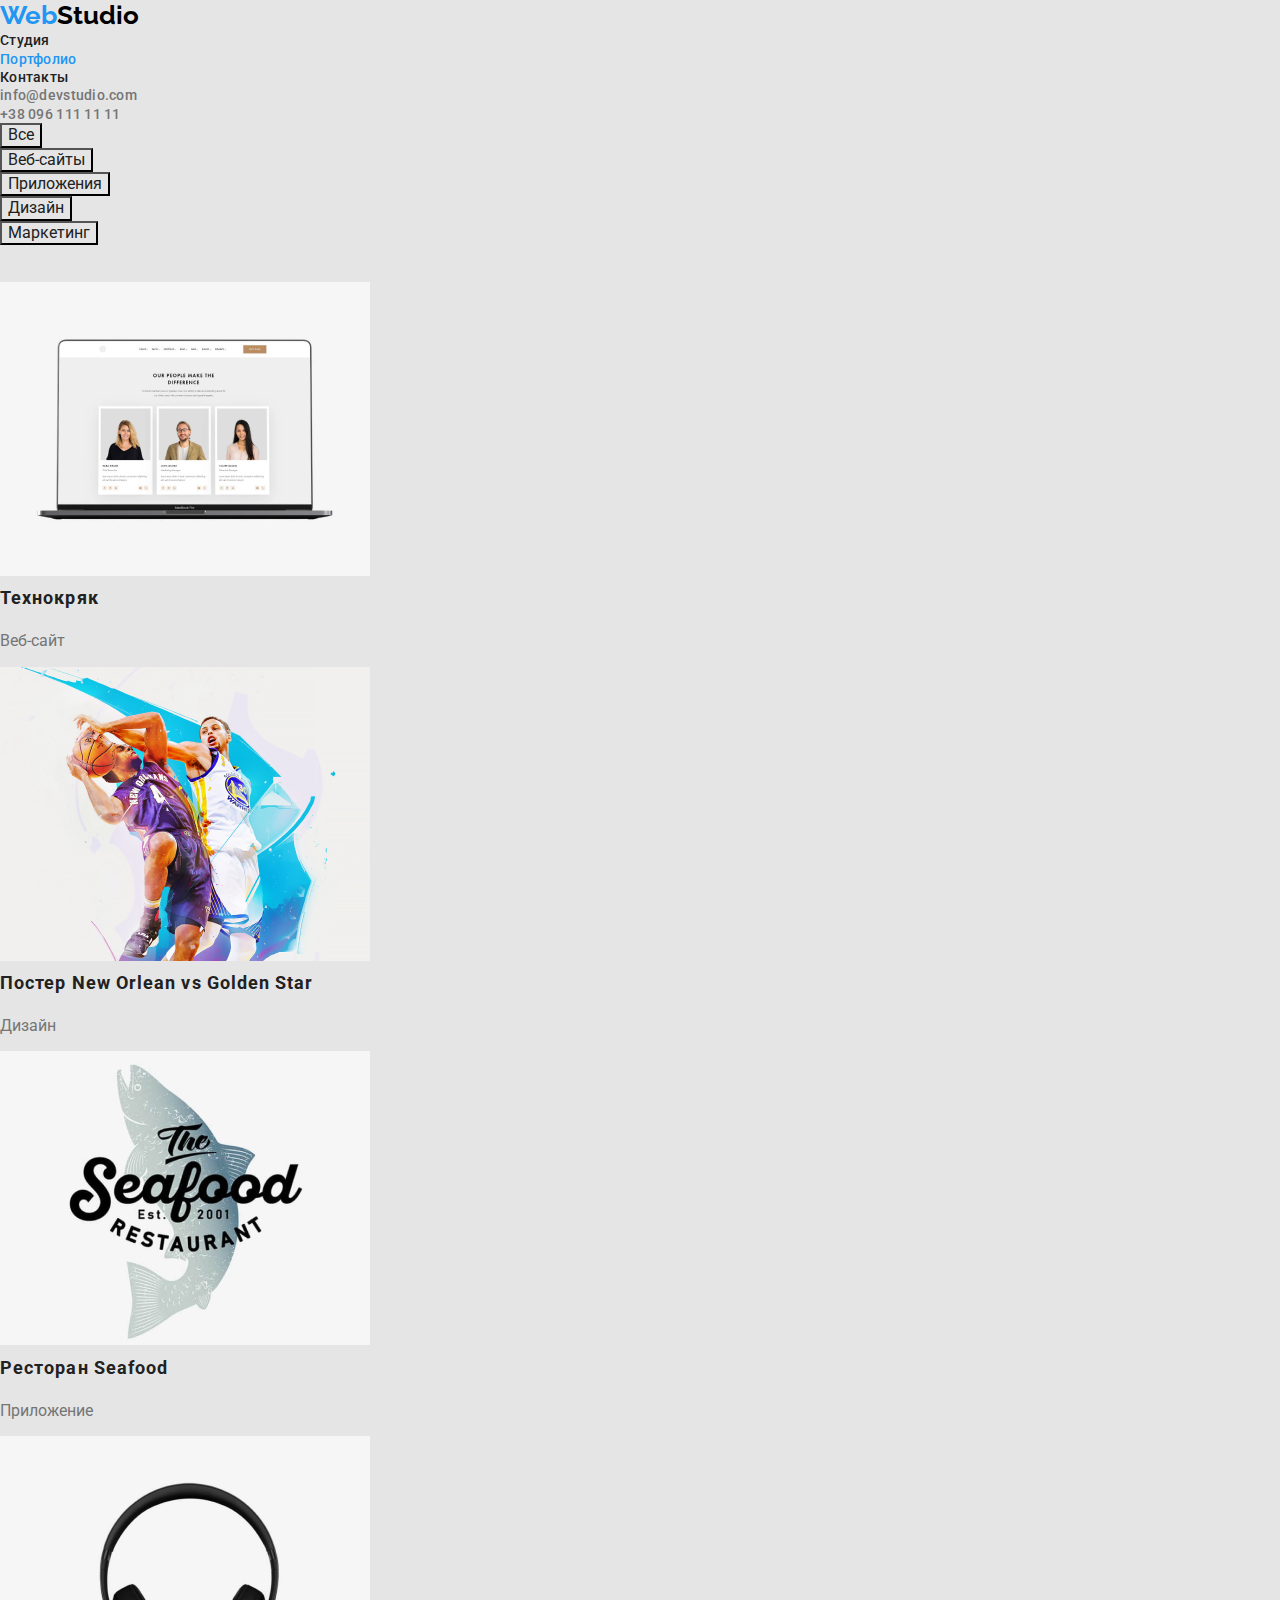
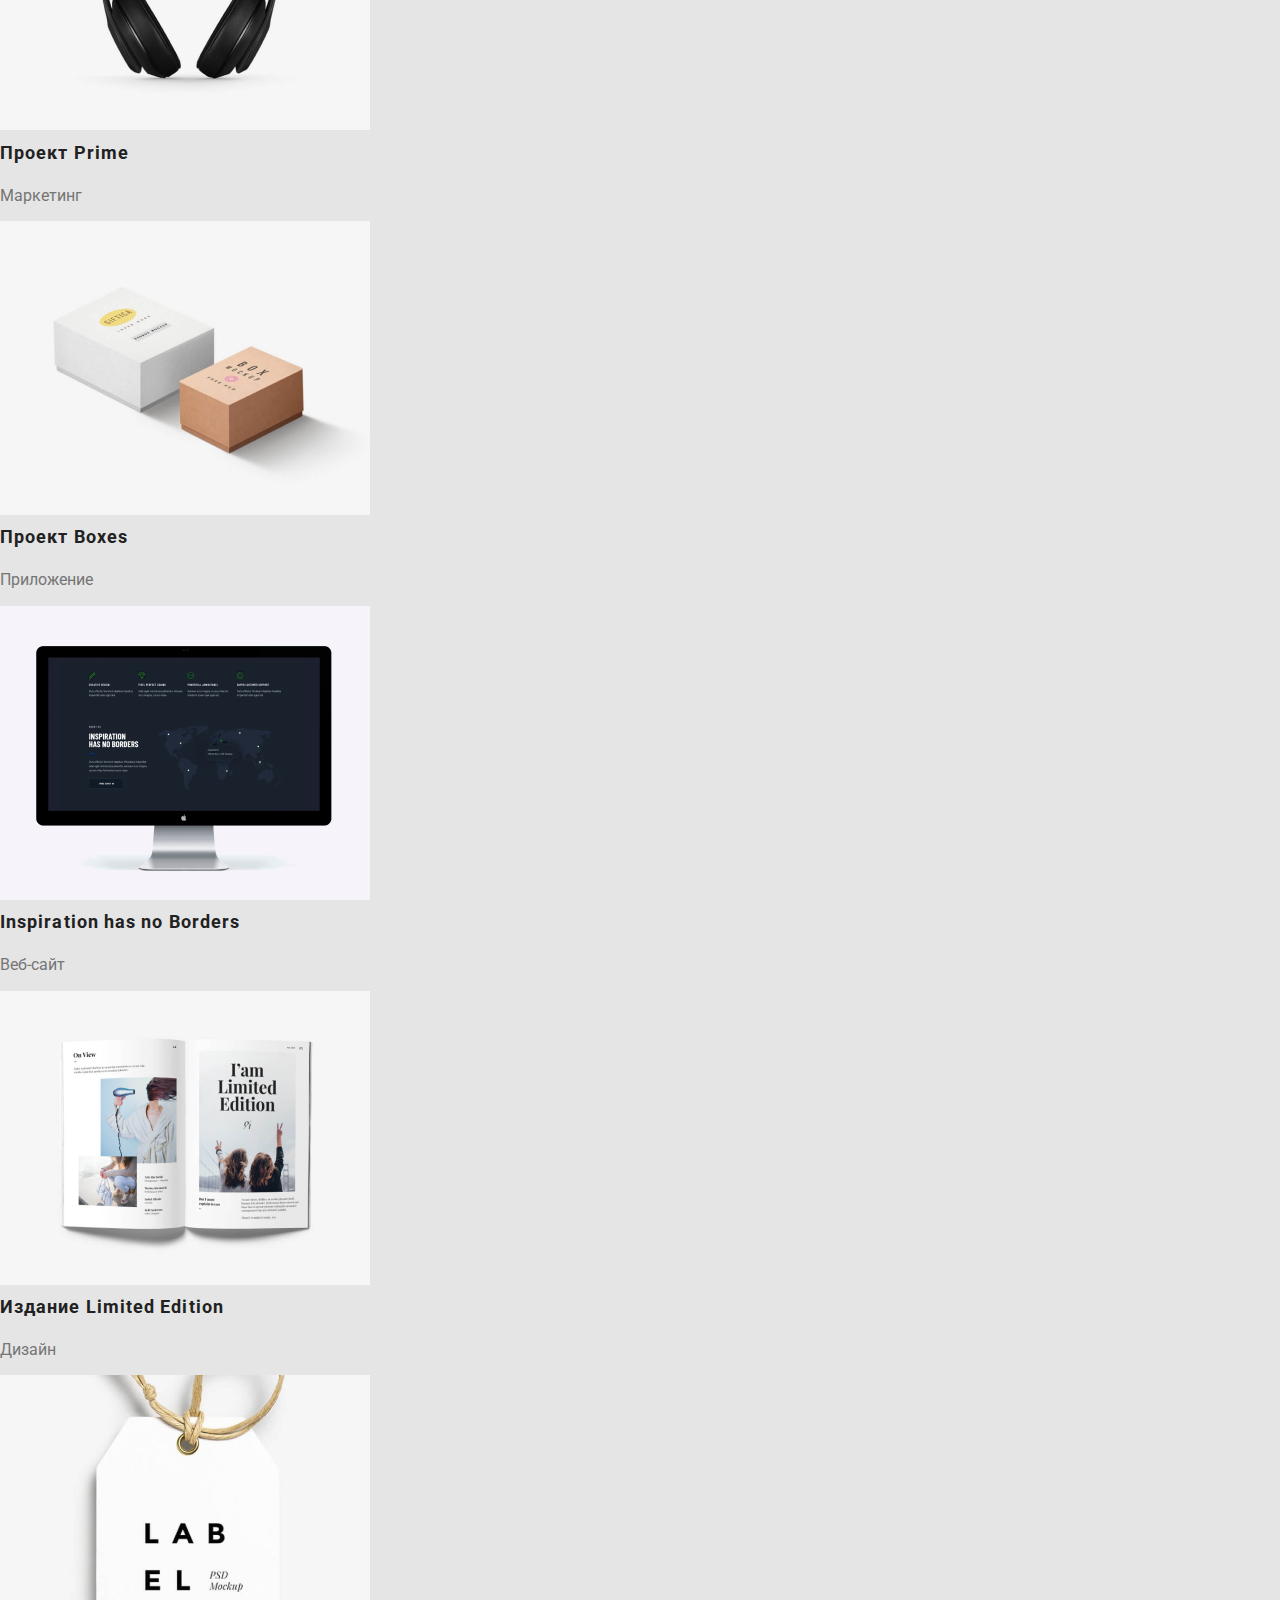
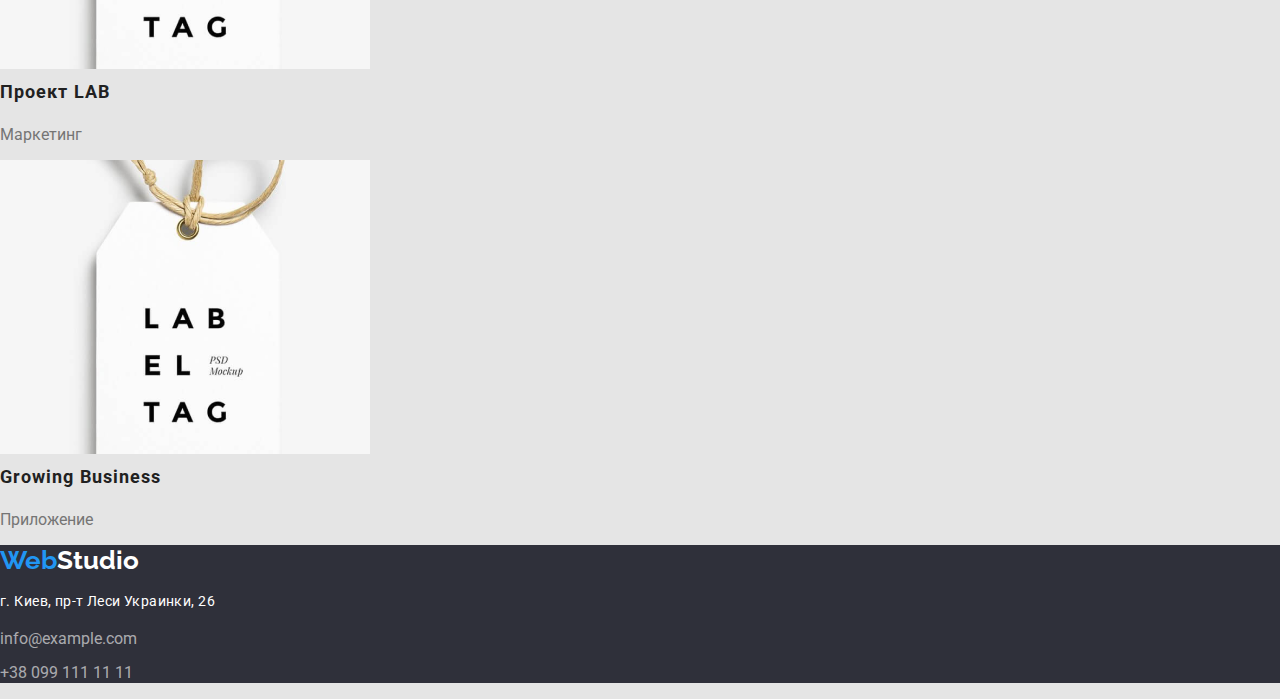
==== portfolio.html @ 3e2ff29d "3-rd_task_start" ====
<!DOCTYPE html>
<html lang="ru">
<head>
    <meta charset="UTF-8">
    <meta name="viewport" content="width=device-width, initial-scale=1.0">
    <title>Портфолио</title>
    <link rel="stylesheet" href="https://cdnjs.cloudflare.com/ajax/libs/modern-normalize/1.0.0/modern-normalize.min.css">   
    <link rel="stylesheet" href="./css/style.css">
    <link rel="preconnect" href="https://fonts.gstatic.com">
    <link href="https://fonts.googleapis.com/css2?family=Raleway:wght@700&family=Roboto:wght@400;500;700;900&display=swap" rel="stylesheet">
</head>
<body>
    <header>
        <nav>
            <a href="./index.html" class="icon">
                <span class="logo">Web</span>Studio
            </a>
            <ul class="nav">
                <li><a class="nav-link" href="./index.html">Студия</a></li>
                <li><a class="nav-link current" href="./portfolio.html">Портфолио</a></li>
                <li><a class="nav-link" href="">Контакты</a></li>
            </ul>
        </nav>
        <ul>
            <li><a class="contacts" href="mailto:info@devstudio.com">info@devstudio.com</a></li>    
            <li><a class="contacts" href="tel:+380961111111">+38 096 111 11 11</a></li>     
        </ul>
    </header>
    <main>
        <section>
        <ul>
            <li><button class="button-filter">Все</button></li>
            <li><button class="button-filter">Веб-сайты</button></li>
            <li><button class="button-filter">Приложения</button></li>
            <li><button class="button-filter">Дизайн</button></li>
            <li><button class="button-filter">Маркетинг</button></li>
        </ul>
            <h1 class="visually-hidden">Портфолио</h1>
            <ul>
                <li>
                    <img src="./img/tehnocrack.png" alt="Ноутбук с фотографиями трех человек"/>
                    <h2 class="projects">Технокряк</h2>
                    <p>Веб-сайт</p>
                </li>
                <li>
                    <img src="./img/poster.png" alt="Постер с двумя баскетболистами"/>
                    <h2 class="projects">Постер New Orlean vs Golden Star</h2>
                    <p>Дизайн</p>
                </li>
                <li>
                    <img src="./img/seafood.png" alt="Лого ресторана морской еды"/>
                    <h2 class="projects">Ресторан Seafood</h2>
                    <p>Приложение</p>
                </li>
                <li>
                    <img src="./img/prohect-prime.png" alt="Большие наушники"/>
                    <h2 class="projects">Проект Prime</h2>
                    <p>Маркетинг</p>
                </li>
                <li>
                    <img src="./img/boxes.png" alt="Две маленькие коробочки, белая и оранжевая"/>
                    <h2 class="projects">Проект Boxes</h2>
                    <p>Приложение</p>
                </li>
                <li>
                    <img src="./img/inspiration.png" alt="Монитор с картой мира"/>
                    <h2 class="projects" lang="en">Inspiration has no Borders</h2>
                    <p>Веб-сайт</p>
                </li>
                <li>
                    <img src="./img/limited-edition.png" alt=""/>
                    <h2 class="projects">Издание Limited Edition</h2>
                    <p>Дизайн</p>
                </li>
                <li>
                    <img src="./img/lab.png" alt="Ярлык дорогой одежды"/>
                    <h2 class="projects">Проект LAB</h2>
                    <p>Маркетинг</p>
                </li>
                <li>
                    <img src="./img/lab.png" alt="Ноутбук с рекламой на экране"/>
                    <h2 class="projects" lang="en">Growing Business</h2>
                    <p>Приложение</p>
                </li>
            </ul>
        </section>
    </main>
    <footer>
        <a  href="./index.html" class="icon">
            <span class="logo">Web</span>Studio
        </a>
        <address>
            <p class="address">г. Киев, пр-т Леси Украинки, 26 </p>
            <p class="footer-contacts">info@example.com</p>
            <p class="footer-contacts">+38 099 111 11 11 </p>
        </address>
    </footer>
</body>
</html>
---- css/style.css ----
:root {
--primary-text-color: #757575;
--secondary-text-color: #212121;
--primary-background-color: #E5E5E5;
--secondary-background-color: #2F303A;
--accent-color: #2196F3;
--button-color: #fff;   
--icon-color: #000; 
}
body {
    background-color: var(--primary-background-color);
    color: var(--primary-text-color);
    font-family: 'Roboto', sans-serif;
}
a {
    text-decoration: none;
}
ul {
    list-style-type: none;
    margin: 0;
    padding-left: 0;
}
h1, h2, h3, h4, h5 {
    margin: 0;
}
.nav-link {
    font-family: Roboto;
    font-size: 14px;
    font-weight: 500;
    line-height: 1.14;
    letter-spacing: 0.02em;
    color: var(--secondary-text-color);
    
}

.nav .current {
    color: var(--accent-color);
}
.nav-link:hover, .contacts:hover, 
.nav-link:focus, .contacts:focus{
    color: var(--accent-color);
}
.icon {
    font-family: Raleway, sans-serif;;
    font-size: 26px;
    font-weight: 700;
    line-height: 1.2;
    color: var(--icon-color);
}
footer > .icon {
    color: var(--button-color);
}
footer {
    background-color: var(--secondary-background-color);
}

.logo {
    color: var(--accent-color);
}
.contacts {
    font-family: Roboto;
    font-size: 14px;   
    font-weight: 500;
    line-height: 1.14;
    letter-spacing: 0.02em;
    color: var(--primary-text-color);
}
.hero {
    background-color: var(--secondary-background-color);
    text-transform: uppercase;
    font-size: 44px;
    font-weight: 900;
    line-height: 1.36;
    letter-spacing: 0.06em;
    color: var(--button-color);
    text-align: center;
}
.title-hero {
    font-size: 44px;
    font-weight: 900;   
}
.button {
    background-color: var(--accent-color);
    font-size: 16px;
    font-weight: 700;
    line-height: 1.9;
    letter-spacing: 0.06em;
    text-align: center;
    color: var(--button-color);
}
.advantages {
    font-size: 14px;
    font-weight: 400;
    line-height: 1.7;
    letter-spacing: 0.03em;
}
.head-advantages {
    font-size: 14px;
    font-weight: 700;
    line-height: 1.14;
    letter-spacing: 0.03em;
    color: var(--secondary-text-color);
    text-transform: uppercase;
}
.section-title {
    font-size: 36px;
    font-weight: 700;
    line-height: 1.17;
    letter-spacing: 0.03em;
    color: var(--secondary-text-color);
}
.employee-name {
    font-size: 16px;
    font-weight: 500;
    line-height: 1.2;
    letter-spacing: 0.03em;
    color: var(--secondary-text-color);
}
.employee-job {
    font-size: 16px;
    line-height: 1.2;
    letter-spacing: 0.03em;
}
.address {
    font-size: 14px;
    font-weight: 400;
    font-style: normal;
    line-height: 1.7;
    letter-spacing: 0.03em;
    color: var(--button-color);
}
.footer-contacts {
    font-style: normal;
    color: rgba(255,255,255,0.6); 
}
.visually-hidden {
    visibility: hidden;
}
.button-filter {
    font-family: inherit;
    color: var(--secondary-text-color);
    background-color: var(--primary-background-color);
}
.button-filter:hover,
.button-filter:focus {
    background-color: var(--accent-color);
    color: var(--button-color);
}
.projects {
    font-size: 18px;
    font-weight: 700;
    line-height: 2;
    letter-spacing: 0.06em;
    text-align: left;
    color: var(--secondary-text-color);
}
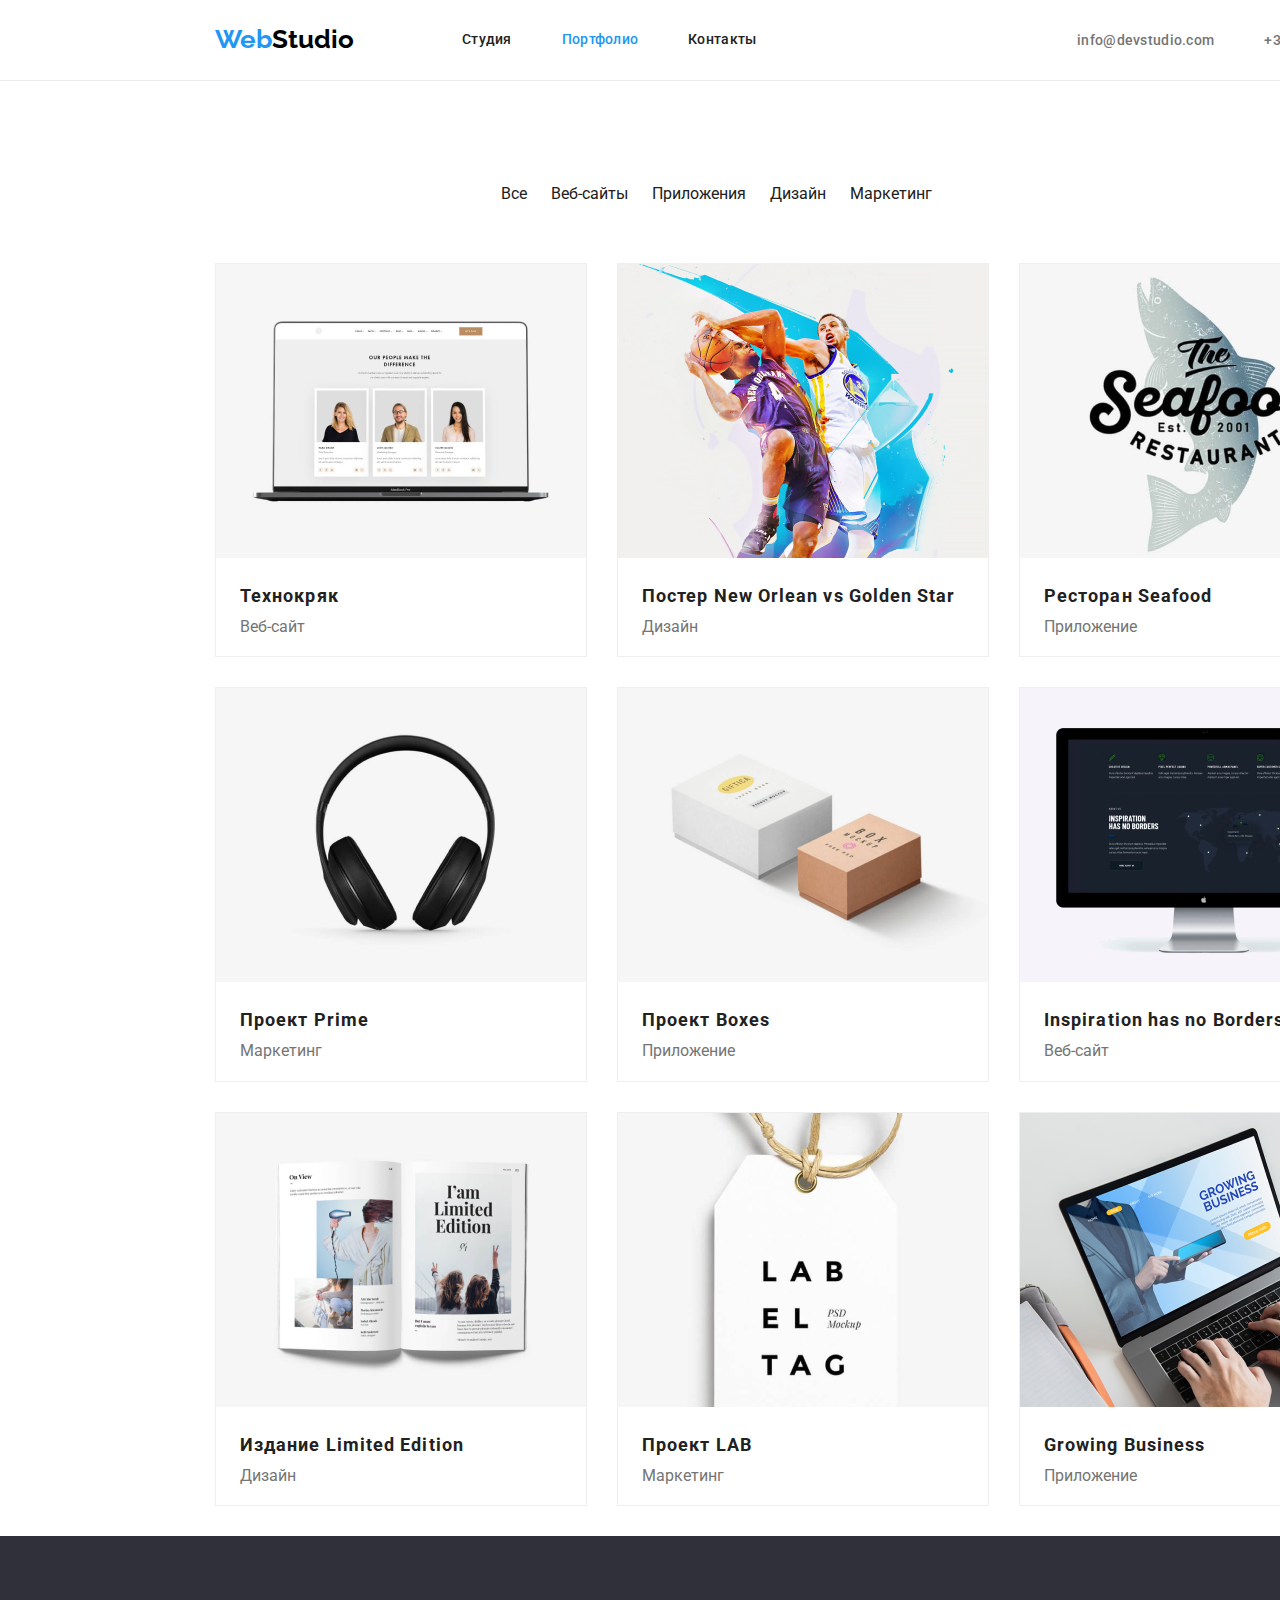
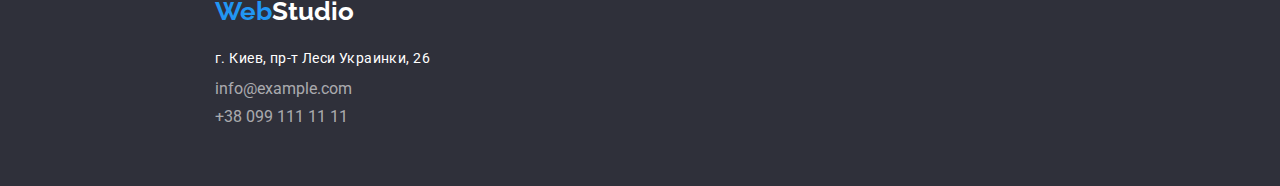
==== commit d48c6b2a: "home task before checking" ====
--- a/portfolio.html
+++ b/portfolio.html
@@ -11,76 +11,77 @@
 </head>
 <body>
     <header>
-        <nav>
-            <a href="./index.html" class="icon">
-                <span class="logo">Web</span>Studio
-            </a>
-            <ul class="nav">
-                <li><a class="nav-link" href="./index.html">Студия</a></li>
-                <li><a class="nav-link current" href="./portfolio.html">Портфолио</a></li>
-                <li><a class="nav-link" href="">Контакты</a></li>
+        <div class="container">
+            <nav>
+                <a  href="./index.html" class="icon">
+                    <span class="logo">Web</span>Studio</a>
+                <ul class="nav">
+                    <li><a class="nav-link" href="./index.html">Студия</a></li>
+                    <li><a class="nav-link current" href="./portfolio.html">Портфолио</a></li>
+                    <li><a class="nav-link" href="">Контакты</a></li>
+                </ul>
+            </nav>
+            <ul class="contacts">
+                <li><a class="contact" href="mailto:info@devstudio.com">info@devstudio.com</a></li>    
+                <li><a class="contact" href="tel:+380961111111">+38 096 111 11 11</a></li>     
             </ul>
-        </nav>
-        <ul>
-            <li><a class="contacts" href="mailto:info@devstudio.com">info@devstudio.com</a></li>    
-            <li><a class="contacts" href="tel:+380961111111">+38 096 111 11 11</a></li>     
-        </ul>
+        </div>
     </header>
     <main>
-        <section>
-        <ul>
-            <li><button class="button-filter">Все</button></li>
-            <li><button class="button-filter">Веб-сайты</button></li>
-            <li><button class="button-filter">Приложения</button></li>
-            <li><button class="button-filter">Дизайн</button></li>
-            <li><button class="button-filter">Маркетинг</button></li>
+        <section class="main"> 
+        <ul class="filter">
+            <li class="list-filter"><button class="button-filter">Все</button></li>
+            <li class="list-filter"><button class="button-filter">Веб-сайты</button></li>
+            <li class="list-filter"><button class="button-filter">Приложения</button></li>
+            <li class="list-filter"><button class="button-filter">Дизайн</button></li>
+            <li class="list-filter"><button class="button-filter">Маркетинг</button></li>
         </ul>
             <h1 class="visually-hidden">Портфолио</h1>
-            <ul>
-                <li>
-                    <img src="./img/tehnocrack.png" alt="Ноутбук с фотографиями трех человек"/>
+            <ul class="all-portfolio">
+                <li class="one-work">
+                    <img class="img-advertisment" src="./img/tehnocrack.png" alt="Ноутбук с фотографиями трех человек"/>
                     <h2 class="projects">Технокряк</h2>
-                    <p>Веб-сайт</p>
+                    <p class="projects-description">Веб-сайт</p>
                 </li>
-                <li>
-                    <img src="./img/poster.png" alt="Постер с двумя баскетболистами"/>
+                <li class="one-work">
+                    <img class="img-advertisment" src="./img/poster.png" alt="Постер с двумя баскетболистами"/>
                     <h2 class="projects">Постер New Orlean vs Golden Star</h2>
-                    <p>Дизайн</p>
+                    <p class="projects-description">Дизайн</p>
                 </li>
-                <li>
-                    <img src="./img/seafood.png" alt="Лого ресторана морской еды"/>
+                <li class="one-work">
+                    <img class="img-advertisment" src="./img/seafood.png" alt="Лого ресторана морской еды"/>
                     <h2 class="projects">Ресторан Seafood</h2>
-                    <p>Приложение</p>
+                    <p class="projects-description">Приложение</p>
                 </li>
-                <li>
-                    <img src="./img/prohect-prime.png" alt="Большие наушники"/>
+                <li class="one-work">
+                    <img class="img-advertisment" src="./img/prohect-prime.png" alt="Большие наушники"/>
                     <h2 class="projects">Проект Prime</h2>
-                    <p>Маркетинг</p>
+                    <p class="projects-description">Маркетинг</p>
                 </li>
-                <li>
-                    <img src="./img/boxes.png" alt="Две маленькие коробочки, белая и оранжевая"/>
+                <li class="one-work">
+                    <img class="img-advertisment" src="./img/boxes.png" alt="Две маленькие коробочки, белая и оранжевая"/>
                     <h2 class="projects">Проект Boxes</h2>
-                    <p>Приложение</p>
+                    <p class="projects-description">Приложение</p>
                 </li>
-                <li>
-                    <img src="./img/inspiration.png" alt="Монитор с картой мира"/>
+                <li class="one-work">
+                    <img class="img-advertisment" src="./img/inspiration.png" alt="Монитор с картой мира"/>
                     <h2 class="projects" lang="en">Inspiration has no Borders</h2>
-                    <p>Веб-сайт</p>
+                    <p class="projects-description">Веб-сайт</p>
                 </li>
-                <li>
-                    <img src="./img/limited-edition.png" alt=""/>
+                <li class="one-work">
+                    <img class="img-advertisment" src="./img/limited-edition.png" alt=""/>
                     <h2 class="projects">Издание Limited Edition</h2>
-                    <p>Дизайн</p>
+                    <p class="projects-description">Дизайн</p>
                 </li>
-                <li>
-                    <img src="./img/lab.png" alt="Ярлык дорогой одежды"/>
+                <li class="one-work">
+                    <img class="img-advertisment" src="./img/lab.png" alt="Ярлык дорогой одежды"/>
                     <h2 class="projects">Проект LAB</h2>
-                    <p>Маркетинг</p>
+                    <p class="projects-description">Маркетинг</p>
                 </li>
-                <li>
-                    <img src="./img/lab.png" alt="Ноутбук с рекламой на экране"/>
+                <li class="one-work">
+                    <img class="img-advertisment" src="./img/growing-business.png" alt="Ноутбук с рекламой на экране"/>
                     <h2 class="projects" lang="en">Growing Business</h2>
-                    <p>Приложение</p>
+                    <p class="projects-description">Приложение</p>
                 </li>
             </ul>
         </section>
--- a/css/style.css
+++ b/css/style.css
@@ -4,10 +4,12 @@
 --primary-background-color: #E5E5E5;
 --secondary-background-color: #2F303A;
 --accent-color: #2196F3;
---button-color: #fff;   
+--third-background-color: #fff;   
 --icon-color: #000; 
+--team-color: #F5F4FA;
 }
 body {
+    width: 1600px;
     background-color: var(--primary-background-color);
     color: var(--primary-text-color);
     font-family: 'Roboto', sans-serif;
@@ -20,19 +22,57 @@
     margin: 0;
     padding-left: 0;
 }
+li {
+    margin: 0;  
+    padding: 0;
+}
 h1, h2, h3, h4, h5 {
     margin: 0;
 }
+header {
+    display: flex;
+    align-items: center;
+    width: 1600px;
+    border-bottom: 1px solid #ECECEC;
+    background-color: var(--third-background-color);
+}
+nav {
+    display: flex;
+}
+.nav {
+    display: flex;
+    align-items: center;
+    margin-left: 93px;
+}
+.container {
+    display: flex;
+    width: 1600px;
+    align-items: center;
+    margin-right: 215px;
+}  
+.contacts {
+    display: flex;
+    align-items: center;
+    margin-left: auto;
+}
 .nav-link {
+    display: flex;
     font-family: Roboto;
     font-size: 14px;
     font-weight: 500;
     line-height: 1.14;
     letter-spacing: 0.02em;
     color: var(--secondary-text-color);
-    
+    padding-top: 32px;
+    padding-bottom: 32px;
+}
+.nav>li:first-child {
+    margin-left: 15px;
 }
 
+.nav>li:not(:first-child) {
+    margin-left: 50px;
+}
 .nav .current {
     color: var(--accent-color);
 }
@@ -40,24 +80,23 @@
 .nav-link:focus, .contacts:focus{
     color: var(--accent-color);
 }
+.logo {
+    color: var(--accent-color);
+}
 .icon {
+    display: flex;
     font-family: Raleway, sans-serif;;
     font-size: 26px;
     font-weight: 700;
     line-height: 1.2;
     color: var(--icon-color);
-}
-footer > .icon {
-    color: var(--button-color);
-}
-footer {
-    background-color: var(--secondary-background-color);
-}
-
-.logo {
-    color: var(--accent-color);
-}
-.contacts {
+    align-items: center;
+    margin-left: 215px;
+}  
+.contacts>li:last-child {
+    margin-left: 50px;
+}
+.contact {
     font-family: Roboto;
     font-size: 14px;   
     font-weight: 500;
@@ -72,35 +111,63 @@
     font-weight: 900;
     line-height: 1.36;
     letter-spacing: 0.06em;
-    color: var(--button-color);
-    text-align: center;
 }
 .title-hero {
     font-size: 44px;
-    font-weight: 900;   
+    font-weight: 900;
+    text-align: center;
+    padding-top: 200px;
+    padding-bottom: 30px;
+    color: var(--third-background-color);
 }
 .button {
+    display: block;
     background-color: var(--accent-color);
     font-size: 16px;
     font-weight: 700;
     line-height: 1.9;
     letter-spacing: 0.06em;
     text-align: center;
-    color: var(--button-color);
+    color: var(--third-background-color);
+    margin:0 auto;
+    padding: 10px 32px;
+    border: 2px;
+    border-radius: 4px;
+    cursor:pointer;
+}
+.list-advantages {
+    display: flex;
+    margin-top: 94px;
+    margin-left:  215px;
+}
+.desc-advantages {
+    padding-bottom: 0;
 }
 .advantages {
     font-size: 14px;
     font-weight: 400;
     line-height: 1.7;
     letter-spacing: 0.03em;
+    width: 270px;
+    margin: 0;
 }
 .head-advantages {
+    margin-bottom: 10px;
     font-size: 14px;
     font-weight: 700;
     line-height: 1.14;
     letter-spacing: 0.03em;
     color: var(--secondary-text-color);
     text-transform: uppercase;
+}
+.list-advantages>li:not(:last-child) {
+    margin-right: 30px;
+    margin-bottom: 94px;
+}
+.our-work{
+    display: block;
+    margin-bottom: 77px;
+    justify-content: center;
 }
 .section-title {
     font-size: 36px;
@@ -108,6 +175,50 @@
     line-height: 1.17;
     letter-spacing: 0.03em;
     color: var(--secondary-text-color);
+    text-align: center;
+}
+.our-team {
+    color: var(--team-color);
+}
+.section-team {
+    font-size: 36px;
+    font-weight: 700;
+    line-height: 1.17;
+    letter-spacing: 0.03em;
+    color: var(--secondary-text-color);
+    text-align: center;
+    padding-top: 94px;
+    padding-bottom: 50px;
+}
+.work {
+    display: block;
+}
+.list-work {
+    display: flex;
+    margin-top: 50px;
+    justify-content: center;
+}
+.list-work>li {
+    margin-right: 27px;
+}
+.list-work :last-child {
+    margin-right: 0;
+}
+.all-team {
+    display: flex;
+    width: 1170px;
+    margin: auto;
+}
+.all-team>li {
+    margin-right: 30px;
+}
+.team-memeber {
+    background-color: var(--third-background-color);
+    border-radius: 0px 0px 4px 4px;
+    margin-bottom: 94px;
+}
+.all-team>li:last-child {
+    margin-right: 0;
 }
 .employee-name {
     font-size: 16px;
@@ -115,11 +226,17 @@
     line-height: 1.2;
     letter-spacing: 0.03em;
     color: var(--secondary-text-color);
+    text-align: center;
+    margin-top: 30px;
 }
 .employee-job {
     font-size: 16px;
     line-height: 1.2;
     letter-spacing: 0.03em;
+    text-align: center;
+    margin-top: 10px;
+    margin-bottom: 30px;
+    color: var(--primary-text-color);
 }
 .address {
     font-size: 14px;
@@ -127,24 +244,64 @@
     font-style: normal;
     line-height: 1.7;
     letter-spacing: 0.03em;
-    color: var(--button-color);
+    color: var(--third-background-color);
+    margin-top: 20px;
+    margin-bottom: 0;
+    padding-left: 215px;
 }
 .footer-contacts {
     font-style: normal;
-    color: rgba(255,255,255,0.6); 
+    color: rgba(255,255,255,0.6);
+    margin-top: 9px;
+    margin-bottom: 0;
+    padding-left: 215px;
+}
+.footer-contacts:last-child {
+    padding-bottom: 60px;
 }
 .visually-hidden {
-    visibility: hidden;
+    position: absolute;
+    clip: rect(0 0 0 0);
+    width: 1px;
+    height: 1px;
+    margin: -1px;
+}
+main {
+    display: flex;
+    width: 1600px;
+    background-color: var(--third-background-color);
+}
+.main {
+    display: block;
+}
+.filter {
+    display: block;
+    justify-content: center;
+    margin-top: 94px;
+    margin-left: 495px;
+    margin-bottom: 50px;
+}
+.list-filter {
+    display: inline-block;
+    flex-direction: row;
 }
 .button-filter {
     font-family: inherit;
     color: var(--secondary-text-color);
-    background-color: var(--primary-background-color);
+    cursor:pointer;
+    margin-right: 8px;
+    height: 38px;
 }
 .button-filter:hover,
 .button-filter:focus {
     background-color: var(--accent-color);
-    color: var(--button-color);
+    color: var(--third-background-color);
+}
+button {
+    outline: none;
+    border: none;
+    background-color: var(--third-background-color); 
+    
 }
 .projects {
     font-size: 18px;
@@ -153,4 +310,34 @@
     letter-spacing: 0.06em;
     text-align: left;
     color: var(--secondary-text-color);
+    margin-left: 24px;
+    margin-right: 24px;
+    margin-top: 20px;
+    margin-bottom: 4px;
+}
+.all-portfolio {
+    display: flex;
+    flex-wrap: wrap;
+    margin-left: 215px;
+}
+.one-work {
+    background: #FFFFFF;
+    border: 1px solid #EEEEEE;
+    margin-right: 30px;
+    margin-bottom: 30px;
+}
+.projects-description {
+    margin-left: 24px;
+    margin-bottom: 20px;
+    margin-top: 0;
+}
+.img-advertisment {
+    display: block;
+}
+footer > .icon {
+    color: var(--third-background-color);
+    padding-top: 60px;
+}
+footer {
+    background-color: var(--secondary-background-color);
 }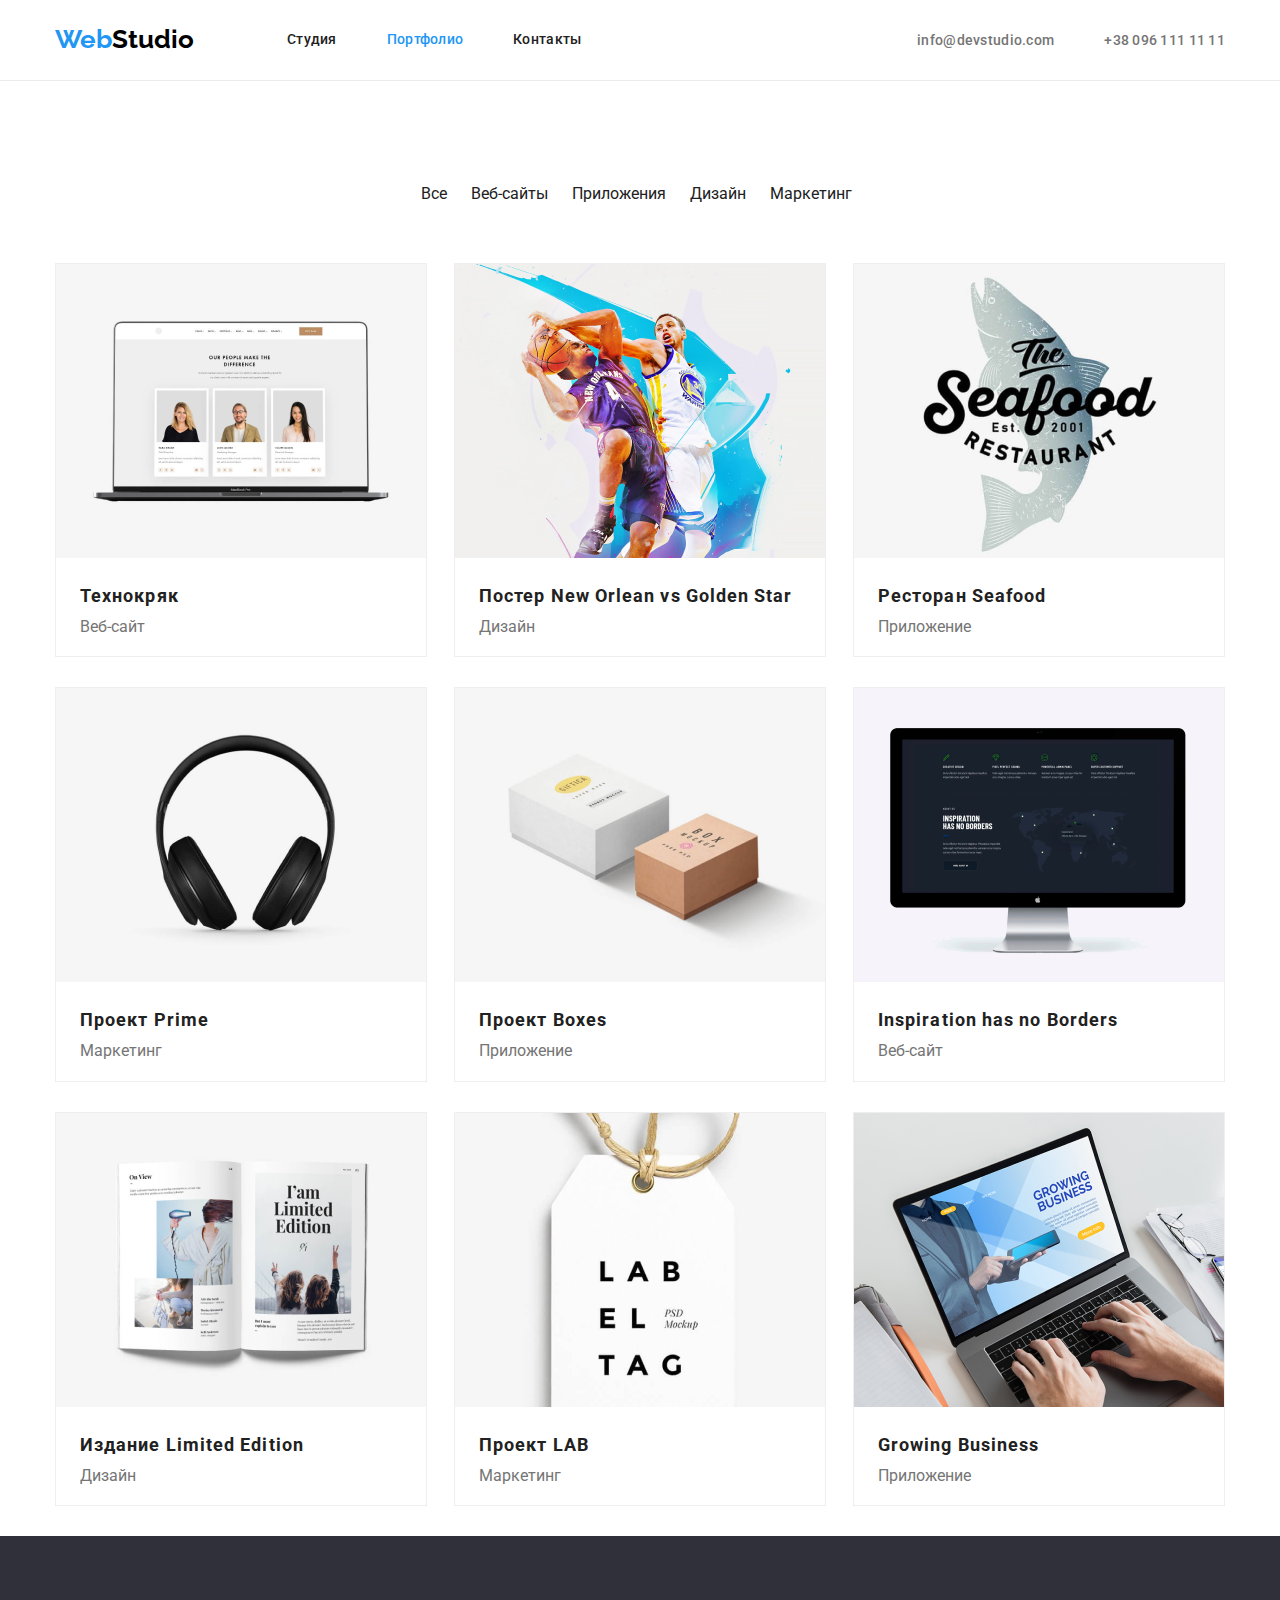
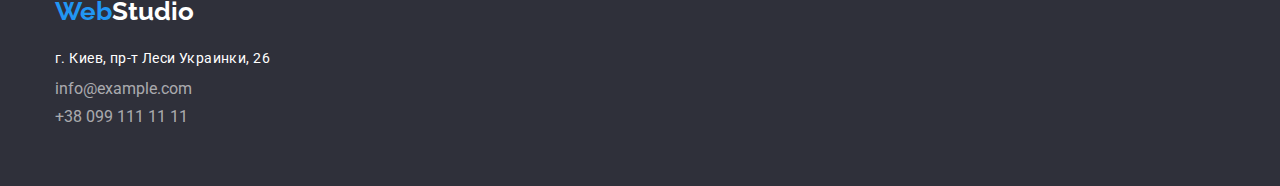
==== commit acc6bb97: "first save after checking" ====
--- a/portfolio.html
+++ b/portfolio.html
@@ -11,7 +11,7 @@
 </head>
 <body>
     <header>
-        <div class="container">
+        <div class="container header">
             <nav>
                 <a  href="./index.html" class="icon">
                     <span class="logo">Web</span>Studio</a>
@@ -28,73 +28,95 @@
         </div>
     </header>
     <main>
-        <section class="main"> 
-        <ul class="filter">
-            <li class="list-filter"><button class="button-filter">Все</button></li>
-            <li class="list-filter"><button class="button-filter">Веб-сайты</button></li>
-            <li class="list-filter"><button class="button-filter">Приложения</button></li>
-            <li class="list-filter"><button class="button-filter">Дизайн</button></li>
-            <li class="list-filter"><button class="button-filter">Маркетинг</button></li>
-        </ul>
-            <h1 class="visually-hidden">Портфолио</h1>
-            <ul class="all-portfolio">
-                <li class="one-work">
-                    <img class="img-advertisment" src="./img/tehnocrack.png" alt="Ноутбук с фотографиями трех человек"/>
-                    <h2 class="projects">Технокряк</h2>
-                    <p class="projects-description">Веб-сайт</p>
-                </li>
-                <li class="one-work">
-                    <img class="img-advertisment" src="./img/poster.png" alt="Постер с двумя баскетболистами"/>
-                    <h2 class="projects">Постер New Orlean vs Golden Star</h2>
-                    <p class="projects-description">Дизайн</p>
-                </li>
-                <li class="one-work">
-                    <img class="img-advertisment" src="./img/seafood.png" alt="Лого ресторана морской еды"/>
-                    <h2 class="projects">Ресторан Seafood</h2>
-                    <p class="projects-description">Приложение</p>
-                </li>
-                <li class="one-work">
-                    <img class="img-advertisment" src="./img/prohect-prime.png" alt="Большие наушники"/>
-                    <h2 class="projects">Проект Prime</h2>
-                    <p class="projects-description">Маркетинг</p>
-                </li>
-                <li class="one-work">
-                    <img class="img-advertisment" src="./img/boxes.png" alt="Две маленькие коробочки, белая и оранжевая"/>
-                    <h2 class="projects">Проект Boxes</h2>
-                    <p class="projects-description">Приложение</p>
-                </li>
-                <li class="one-work">
-                    <img class="img-advertisment" src="./img/inspiration.png" alt="Монитор с картой мира"/>
-                    <h2 class="projects" lang="en">Inspiration has no Borders</h2>
-                    <p class="projects-description">Веб-сайт</p>
-                </li>
-                <li class="one-work">
-                    <img class="img-advertisment" src="./img/limited-edition.png" alt=""/>
-                    <h2 class="projects">Издание Limited Edition</h2>
-                    <p class="projects-description">Дизайн</p>
-                </li>
-                <li class="one-work">
-                    <img class="img-advertisment" src="./img/lab.png" alt="Ярлык дорогой одежды"/>
-                    <h2 class="projects">Проект LAB</h2>
-                    <p class="projects-description">Маркетинг</p>
-                </li>
-                <li class="one-work">
-                    <img class="img-advertisment" src="./img/growing-business.png" alt="Ноутбук с рекламой на экране"/>
-                    <h2 class="projects" lang="en">Growing Business</h2>
-                    <p class="projects-description">Приложение</p>
-                </li>
-            </ul>
-        </section>
+        <div class="container header">
+            <section class="main">
+                <ul class="filter">
+                    <li class="list-filter"><button class="button-filter">Все</button></li>
+                    <li class="list-filter"><button class="button-filter">Веб-сайты</button></li>
+                    <li class="list-filter"><button class="button-filter">Приложения</button></li>
+                    <li class="list-filter"><button class="button-filter">Дизайн</button></li>
+                    <li class="list-filter"><button class="button-filter">Маркетинг</button></li>
+                </ul>
+                    <h1 class="visually-hidden">Портфолио</h1>
+                    <ul class="all-portfolio">
+                        <li class="one-work">
+                            <img class="img-advertisment" src="./img/tehnocrack.png" alt="Ноутбук с фотографиями трех человек"/>
+                            <div class="projects-item">
+                                <h2 class="projects">Технокряк</h2>
+                                <p class="projects-description">Веб-сайт</p>
+                            </div>
+                        </li>
+                        <li class="one-work">
+                            <img class="img-advertisment" src="./img/poster.png" alt="Постер с двумя баскетболистами"/>
+                            <div class="projects-item">
+                                <h2 class="projects">Постер New Orlean vs Golden Star</h2>
+                                <p class="projects-description">Дизайн</p>
+                            </div>
+                        </li>
+                        <li class="one-work">
+                            <img class="img-advertisment" src="./img/seafood.png" alt="Лого ресторана морской еды"/>
+                            <div class="projects-item">
+                                <h2 class="projects">Ресторан Seafood</h2>
+                                <p class="projects-description">Приложение</p>
+                            </div>
+                        </li>
+                        <li class="one-work">
+                            <img class="img-advertisment" src="./img/prohect-prime.png" alt="Большие наушники"/>
+                            <div class="projects-item">
+                                <h2 class="projects">Проект Prime</h2>
+                                <p class="projects-description">Маркетинг</p>
+                            </div>
+                        </li>
+                        <li class="one-work">
+                            <img class="img-advertisment" src="./img/boxes.png" alt="Две маленькие коробочки, белая и оранжевая"/>
+                            <div class="projects-item">
+                                <h2 class="projects">Проект Boxes</h2>
+                                <p class="projects-description">Приложение</p>
+                            </div>
+                        </li>
+                        <li class="one-work">
+                            <img class="img-advertisment" src="./img/inspiration.png" alt="Монитор с картой мира"/>
+                            <div class="projects-item">
+                                <h2 class="projects" lang="en">Inspiration has no Borders</h2>
+                                <p class="projects-description">Веб-сайт</p>
+                            </div>
+                        </li>
+                        <li class="one-work">
+                            <img class="img-advertisment" src="./img/limited-edition.png" alt=""/>
+                            <div class="projects-item">
+                                <h2 class="projects">Издание Limited Edition</h2>
+                                <p class="projects-description">Дизайн</p>
+                            </div>
+                        </li>
+                        <li class="one-work">
+                            <img class="img-advertisment" src="./img/lab.png" alt="Ярлык дорогой одежды"/>
+                            <div class="projects-item">
+                                <h2 class="projects">Проект LAB</h2>
+                                <p class="projects-description">Маркетинг</p>
+                            </div>
+                        </li>
+                        <li class="one-work">
+                            <img class="img-advertisment" src="./img/growing-business.png" alt="Ноутбук с рекламой на экране"/>
+                            <div class="projects-item">
+                                <h2 class="projects" lang="en">Growing Business</h2>
+                                <p class="projects-description">Приложение</p>
+                            </div>
+                        </li>
+                    </ul>
+            </section>
+        </div>
     </main>
     <footer>
-        <a  href="./index.html" class="icon">
-            <span class="logo">Web</span>Studio
-        </a>
-        <address>
-            <p class="address">г. Киев, пр-т Леси Украинки, 26 </p>
-            <p class="footer-contacts">info@example.com</p>
-            <p class="footer-contacts">+38 099 111 11 11 </p>
-        </address>
+        <div class="container">
+            <a  href="./index.html" class="icon">
+                <span class="logo">Web</span>Studio
+            </a>
+            <address class="full-address">
+                <p class="address">г. Киев, пр-т Леси Украинки, 26 </p>
+                <p class="footer-contacts">info@example.com</p>
+                <p class="footer-contacts">+38 099 111 11 11 </p>
+            </address>
+        </div>
     </footer>
 </body>
 </html>--- a/css/style.css
+++ b/css/style.css
@@ -1,343 +1,349 @@
 :root {
---primary-text-color: #757575;
---secondary-text-color: #212121;
---primary-background-color: #E5E5E5;
---secondary-background-color: #2F303A;
---accent-color: #2196F3;
---third-background-color: #fff;   
---icon-color: #000; 
---team-color: #F5F4FA;
-}
-body {
-    width: 1600px;
-    background-color: var(--primary-background-color);
-    color: var(--primary-text-color);
-    font-family: 'Roboto', sans-serif;
-}
-a {
-    text-decoration: none;
-}
-ul {
-    list-style-type: none;
-    margin: 0;
-    padding-left: 0;
-}
-li {
-    margin: 0;  
-    padding: 0;
-}
-h1, h2, h3, h4, h5 {
-    margin: 0;
-}
-header {
-    display: flex;
-    align-items: center;
-    width: 1600px;
-    border-bottom: 1px solid #ECECEC;
-    background-color: var(--third-background-color);
-}
-nav {
-    display: flex;
-}
-.nav {
-    display: flex;
-    align-items: center;
-    margin-left: 93px;
-}
-.container {
-    display: flex;
-    width: 1600px;
-    align-items: center;
-    margin-right: 215px;
-}  
-.contacts {
-    display: flex;
-    align-items: center;
-    margin-left: auto;
-}
-.nav-link {
-    display: flex;
-    font-family: Roboto;
-    font-size: 14px;
-    font-weight: 500;
-    line-height: 1.14;
-    letter-spacing: 0.02em;
-    color: var(--secondary-text-color);
-    padding-top: 32px;
-    padding-bottom: 32px;
-}
-.nav>li:first-child {
-    margin-left: 15px;
-}
+    --primary-text-color: #757575;
+    --secondary-text-color: #212121;
+    --primary-background-color: #E5E5E5;
+    --secondary-background-color: #2F303A;
+    --accent-color: #2196F3;
+    --third-background-color: #fff;   
+    --icon-color: #000; 
+    --team-color: #F5F4FA;
+    }
+    body {
+        
+        background-color: var(--primary-background-color);
+        color: var(--primary-text-color);
+        font-family: 'Roboto', sans-serif;
+    }
+    a {
+        text-decoration: none;
+    }
+    ul {
+        list-style-type: none;
+        margin: 0;
+        padding-left: 0;
+    }
+    li {
+        margin: 0;  
+        padding: 0;
+    }
+    h1, h2, h3, h4, h5 {
+        margin: 0;
+    }
+    header {
+        /* display: flex; */
+        align-items: center;
+        border-bottom: 1px solid #ECECEC;
+        background-color: var(--third-background-color);
+        /* flex-direction: row; */
+    }
+    nav {
+        display: flex;
+    }
+    .nav {
+        display: flex;
+        align-items: center;
+    }
+    .container {
+        width: 1200px;
+        padding-left: 15px;
+        padding-right: 15px;
+        margin-left: auto;
+        margin-right: auto;
+    }
+    .contacts {
+        display: flex;
+        align-items: center;
+        margin-left: auto;
+    }
+    .nav-link {
+        display: flex;
+        font-family: Roboto;
+        font-size: 14px;
+        font-weight: 500;
+        line-height: 1.14;
+        letter-spacing: 0.02em;
+        color: var(--secondary-text-color);
+        padding-top: 32px;
+        padding-bottom: 32px;
+    }
+    .header {
+        display: flex;
+    }
+    .nav>li:first-child {
+        margin-left: 93px;
+    }
+    
+    .nav>li:not(:first-child) {
+        margin-left: 50px;
+    }
+    .nav .current {
+        color: var(--accent-color);
+    }
+    .nav-link:hover, .contacts:hover, 
+    .nav-link:focus, .contacts:focus{
+        color: var(--accent-color);
+    }
+    .logo {
+        color: var(--accent-color);
+    }
+    .icon {
+        display: flex;
+        font-family: Raleway, sans-serif;;
+        font-size: 26px;
+        font-weight: 700;
+        line-height: 1.2;
+        color: var(--icon-color);
+        align-items: center;
+    }  
+    .contacts>li:last-child {
+        margin-left: 50px;
+    }
+    .contact {
+        font-family: Roboto;
+        font-size: 14px;   
+        font-weight: 500;
+        line-height: 1.14;
+        letter-spacing: 0.02em;
+        color: var(--primary-text-color);
+    }
+    .hero {
+        background-color: var(--secondary-background-color);
+        text-transform: uppercase;
+        font-size: 44px;
+        font-weight: 900;
+        line-height: 1.36;
+        letter-spacing: 0.06em;
+        /* display: block; */
+        padding-top: 200px;
+        padding-bottom: 200px;
+        margin-bottom: 94px;
+    }
+    .title-hero {
+        /* display: block; */
+        /* flex-direction: column; */
+        font-size: 44px;
+        font-weight: 900;
+        text-align: center;
+        /* padding-top: 200px; */
+        padding-bottom: 30px;
+        color: var(--third-background-color);
+        
+    }
+    .button {
+        display: block;
+        background-color: var(--accent-color);
+        font-size: 16px;
+        font-weight: 700;
+        line-height: 1.9;
+        letter-spacing: 0.06em;
+        text-align: center;
+        color: var(--third-background-color);
+        margin:0 auto;
+        padding: 10px 32px;
+        border: 2px;
+        border-radius: 4px;
+        cursor:pointer;
+    }
+    .list-advantages {
+        display: flex;
+    }
+    .desc-advantages {
+        padding-bottom: 0;
+    }
+    .advantages {
+        font-size: 14px;
+        font-weight: 400;
+        line-height: 1.7;
+        letter-spacing: 0.03em;
+        width: 270px;
+        margin: 0;
+    }
+    .head-advantages {
+        margin-bottom: 10px;
+        font-size: 14px;
+        font-weight: 700;
+        line-height: 1.14;
+        letter-spacing: 0.03em;
+        color: var(--secondary-text-color);
+        text-transform: uppercase;
+    }
+    .list-advantages>li:not(:last-child) {
+        margin-right: 30px;
+    }
+    .our-advantages {
+        margin-bottom: 94px;
+    }
+    .our-work{
+        display: block;
+        margin-bottom: 94px;
+        justify-content: center;
+    }
+    .section-title {
+        font-size: 36px;
+        font-weight: 700;
+        line-height: 1.17;
+        letter-spacing: 0.03em;
+        color: var(--secondary-text-color);
+        text-align: center;
+    }
+    .our-team {
+        color: var(--team-color);
+        padding-top: 94px;
+        padding-bottom: 94px;
+    }
+    .section-team {
+        font-size: 36px;
+        font-weight: 700;
+        line-height: 1.17;
+        letter-spacing: 0.03em;
+        color: var(--secondary-text-color);
+        text-align: center;
+        padding-bottom: 50px;
+    }
+    .work {
+        display: block;
+    }
+    .list-work {
+        display: flex;
+        margin-top: 50px;
+        justify-content: center;
+    }
+    .list-work>li {
+        margin-right: 27px;
+    }
+    .list-work :last-child {
+        margin-right: 0;
+    }
+    .all-team {
+        display: flex;
+        margin: auto;
+    }
+    .all-team>li {
+        margin-right: 30px;
+    }
+    .team-memeber {
+        background-color: var(--third-background-color);
+        border-radius: 0px 0px 4px 4px;
+        
+    }
+    .all-team>li:last-child {
+        margin-right: 0;
+    }
+    .employee-name {
+        font-size: 16px;
+        font-weight: 500;
+        line-height: 1.2;
+        letter-spacing: 0.03em;
+        color: var(--secondary-text-color);
+        text-align: center;
+        margin-top: 30px;
+    }
+    .employee-job {
+        font-size: 16px;
+        line-height: 1.2;
+        letter-spacing: 0.03em;
+        text-align: center;
+        margin-top: 10px;
+        margin-bottom: 30px;
+        color: var(--primary-text-color);
+    }
+   
+    .visually-hidden {
+        position: absolute;
+        clip: rect(0 0 0 0);
+        width: 1px;
+        height: 1px;
+        margin: -1px;
+    }
+    main {
+        /* display: flex;
+        width: 1600px; */
+        background-color: var(--third-background-color);
+    }
+    .main {
+        display: block;
+        margin-top: 94px;
+        width: 1170px;
+    }
+    .filter {
+        /* display: block; */
+        text-align: center;
+        margin-bottom: 50px;
+    }
+    .list-filter {
+        display: inline-block;
+        flex-direction: row;
+    }
+    .button-filter {
+        font-family: inherit;
+        color: var(--secondary-text-color);
+        cursor:pointer;
+        margin-right: 8px;
+        height: 38px;
+    }
+    .button-filter:hover,
+    .button-filter:focus {
+        background-color: var(--accent-color);
+        color: var(--third-background-color);
+    }
+    button {
+        outline: none;
+        border: none;
+        background-color: var(--third-background-color); 
+        
+    }
+    .projects {
+        font-size: 18px;
+        font-weight: 700;
+        line-height: 2;
+        letter-spacing: 0.06em;
+        text-align: left;
+        color: var(--secondary-text-color);
+        margin-bottom: 4px;
+    }
+    .all-portfolio {
+        display: flex;
+        flex-wrap: wrap;
+        justify-content: space-between;
+    }
+    .one-work {
+        background: #FFFFFF;
+        border: 1px solid #EEEEEE;
+        margin-bottom: 30px;
+    }
+    .projects-item {
+        padding: 20px 24px;
+    }
+    .projects-description {
+        margin: 0;
+    }
+    .img-advertisment {
+        display: block;
+    }
+    .address {
+        display: block;
+        font-size: 14px;
+        font-weight: 400;
+        font-style: normal;
+        line-height: 1.7;
+        letter-spacing: 0.03em;
+        color: var(--third-background-color);
+        margin-top: 20px;
+        margin-bottom: 0;
+    }
+    .footer-contacts {
+        font-style: normal;
+        color: rgba(255,255,255,0.6);
+        margin-top: 9px;
+        margin-bottom: 0;
 
-.nav>li:not(:first-child) {
-    margin-left: 50px;
-}
-.nav .current {
-    color: var(--accent-color);
-}
-.nav-link:hover, .contacts:hover, 
-.nav-link:focus, .contacts:focus{
-    color: var(--accent-color);
-}
-.logo {
-    color: var(--accent-color);
-}
-.icon {
-    display: flex;
-    font-family: Raleway, sans-serif;;
-    font-size: 26px;
-    font-weight: 700;
-    line-height: 1.2;
-    color: var(--icon-color);
-    align-items: center;
-    margin-left: 215px;
-}  
-.contacts>li:last-child {
-    margin-left: 50px;
-}
-.contact {
-    font-family: Roboto;
-    font-size: 14px;   
-    font-weight: 500;
-    line-height: 1.14;
-    letter-spacing: 0.02em;
-    color: var(--primary-text-color);
-}
-.hero {
-    background-color: var(--secondary-background-color);
-    text-transform: uppercase;
-    font-size: 44px;
-    font-weight: 900;
-    line-height: 1.36;
-    letter-spacing: 0.06em;
-}
-.title-hero {
-    font-size: 44px;
-    font-weight: 900;
-    text-align: center;
-    padding-top: 200px;
-    padding-bottom: 30px;
-    color: var(--third-background-color);
-}
-.button {
-    display: block;
-    background-color: var(--accent-color);
-    font-size: 16px;
-    font-weight: 700;
-    line-height: 1.9;
-    letter-spacing: 0.06em;
-    text-align: center;
-    color: var(--third-background-color);
-    margin:0 auto;
-    padding: 10px 32px;
-    border: 2px;
-    border-radius: 4px;
-    cursor:pointer;
-}
-.list-advantages {
-    display: flex;
-    margin-top: 94px;
-    margin-left:  215px;
-}
-.desc-advantages {
-    padding-bottom: 0;
-}
-.advantages {
-    font-size: 14px;
-    font-weight: 400;
-    line-height: 1.7;
-    letter-spacing: 0.03em;
-    width: 270px;
-    margin: 0;
-}
-.head-advantages {
-    margin-bottom: 10px;
-    font-size: 14px;
-    font-weight: 700;
-    line-height: 1.14;
-    letter-spacing: 0.03em;
-    color: var(--secondary-text-color);
-    text-transform: uppercase;
-}
-.list-advantages>li:not(:last-child) {
-    margin-right: 30px;
-    margin-bottom: 94px;
-}
-.our-work{
-    display: block;
-    margin-bottom: 77px;
-    justify-content: center;
-}
-.section-title {
-    font-size: 36px;
-    font-weight: 700;
-    line-height: 1.17;
-    letter-spacing: 0.03em;
-    color: var(--secondary-text-color);
-    text-align: center;
-}
-.our-team {
-    color: var(--team-color);
-}
-.section-team {
-    font-size: 36px;
-    font-weight: 700;
-    line-height: 1.17;
-    letter-spacing: 0.03em;
-    color: var(--secondary-text-color);
-    text-align: center;
-    padding-top: 94px;
-    padding-bottom: 50px;
-}
-.work {
-    display: block;
-}
-.list-work {
-    display: flex;
-    margin-top: 50px;
-    justify-content: center;
-}
-.list-work>li {
-    margin-right: 27px;
-}
-.list-work :last-child {
-    margin-right: 0;
-}
-.all-team {
-    display: flex;
-    width: 1170px;
-    margin: auto;
-}
-.all-team>li {
-    margin-right: 30px;
-}
-.team-memeber {
-    background-color: var(--third-background-color);
-    border-radius: 0px 0px 4px 4px;
-    margin-bottom: 94px;
-}
-.all-team>li:last-child {
-    margin-right: 0;
-}
-.employee-name {
-    font-size: 16px;
-    font-weight: 500;
-    line-height: 1.2;
-    letter-spacing: 0.03em;
-    color: var(--secondary-text-color);
-    text-align: center;
-    margin-top: 30px;
-}
-.employee-job {
-    font-size: 16px;
-    line-height: 1.2;
-    letter-spacing: 0.03em;
-    text-align: center;
-    margin-top: 10px;
-    margin-bottom: 30px;
-    color: var(--primary-text-color);
-}
-.address {
-    font-size: 14px;
-    font-weight: 400;
-    font-style: normal;
-    line-height: 1.7;
-    letter-spacing: 0.03em;
-    color: var(--third-background-color);
-    margin-top: 20px;
-    margin-bottom: 0;
-    padding-left: 215px;
-}
-.footer-contacts {
-    font-style: normal;
-    color: rgba(255,255,255,0.6);
-    margin-top: 9px;
-    margin-bottom: 0;
-    padding-left: 215px;
-}
-.footer-contacts:last-child {
-    padding-bottom: 60px;
-}
-.visually-hidden {
-    position: absolute;
-    clip: rect(0 0 0 0);
-    width: 1px;
-    height: 1px;
-    margin: -1px;
-}
-main {
-    display: flex;
-    width: 1600px;
-    background-color: var(--third-background-color);
-}
-.main {
-    display: block;
-}
-.filter {
-    display: block;
-    justify-content: center;
-    margin-top: 94px;
-    margin-left: 495px;
-    margin-bottom: 50px;
-}
-.list-filter {
-    display: inline-block;
-    flex-direction: row;
-}
-.button-filter {
-    font-family: inherit;
-    color: var(--secondary-text-color);
-    cursor:pointer;
-    margin-right: 8px;
-    height: 38px;
-}
-.button-filter:hover,
-.button-filter:focus {
-    background-color: var(--accent-color);
-    color: var(--third-background-color);
-}
-button {
-    outline: none;
-    border: none;
-    background-color: var(--third-background-color); 
-    
-}
-.projects {
-    font-size: 18px;
-    font-weight: 700;
-    line-height: 2;
-    letter-spacing: 0.06em;
-    text-align: left;
-    color: var(--secondary-text-color);
-    margin-left: 24px;
-    margin-right: 24px;
-    margin-top: 20px;
-    margin-bottom: 4px;
-}
-.all-portfolio {
-    display: flex;
-    flex-wrap: wrap;
-    margin-left: 215px;
-}
-.one-work {
-    background: #FFFFFF;
-    border: 1px solid #EEEEEE;
-    margin-right: 30px;
-    margin-bottom: 30px;
-}
-.projects-description {
-    margin-left: 24px;
-    margin-bottom: 20px;
-    margin-top: 0;
-}
-.img-advertisment {
-    display: block;
-}
-footer > .icon {
-    color: var(--third-background-color);
-    padding-top: 60px;
-}
-footer {
-    background-color: var(--secondary-background-color);
-}+    }
+    footer  .icon {
+        color: var(--third-background-color);
+        padding-top: 60px;
+    }
+    footer {
+        background-color: var(--secondary-background-color);
+        display: block;
+        padding-bottom: 60px;
+    }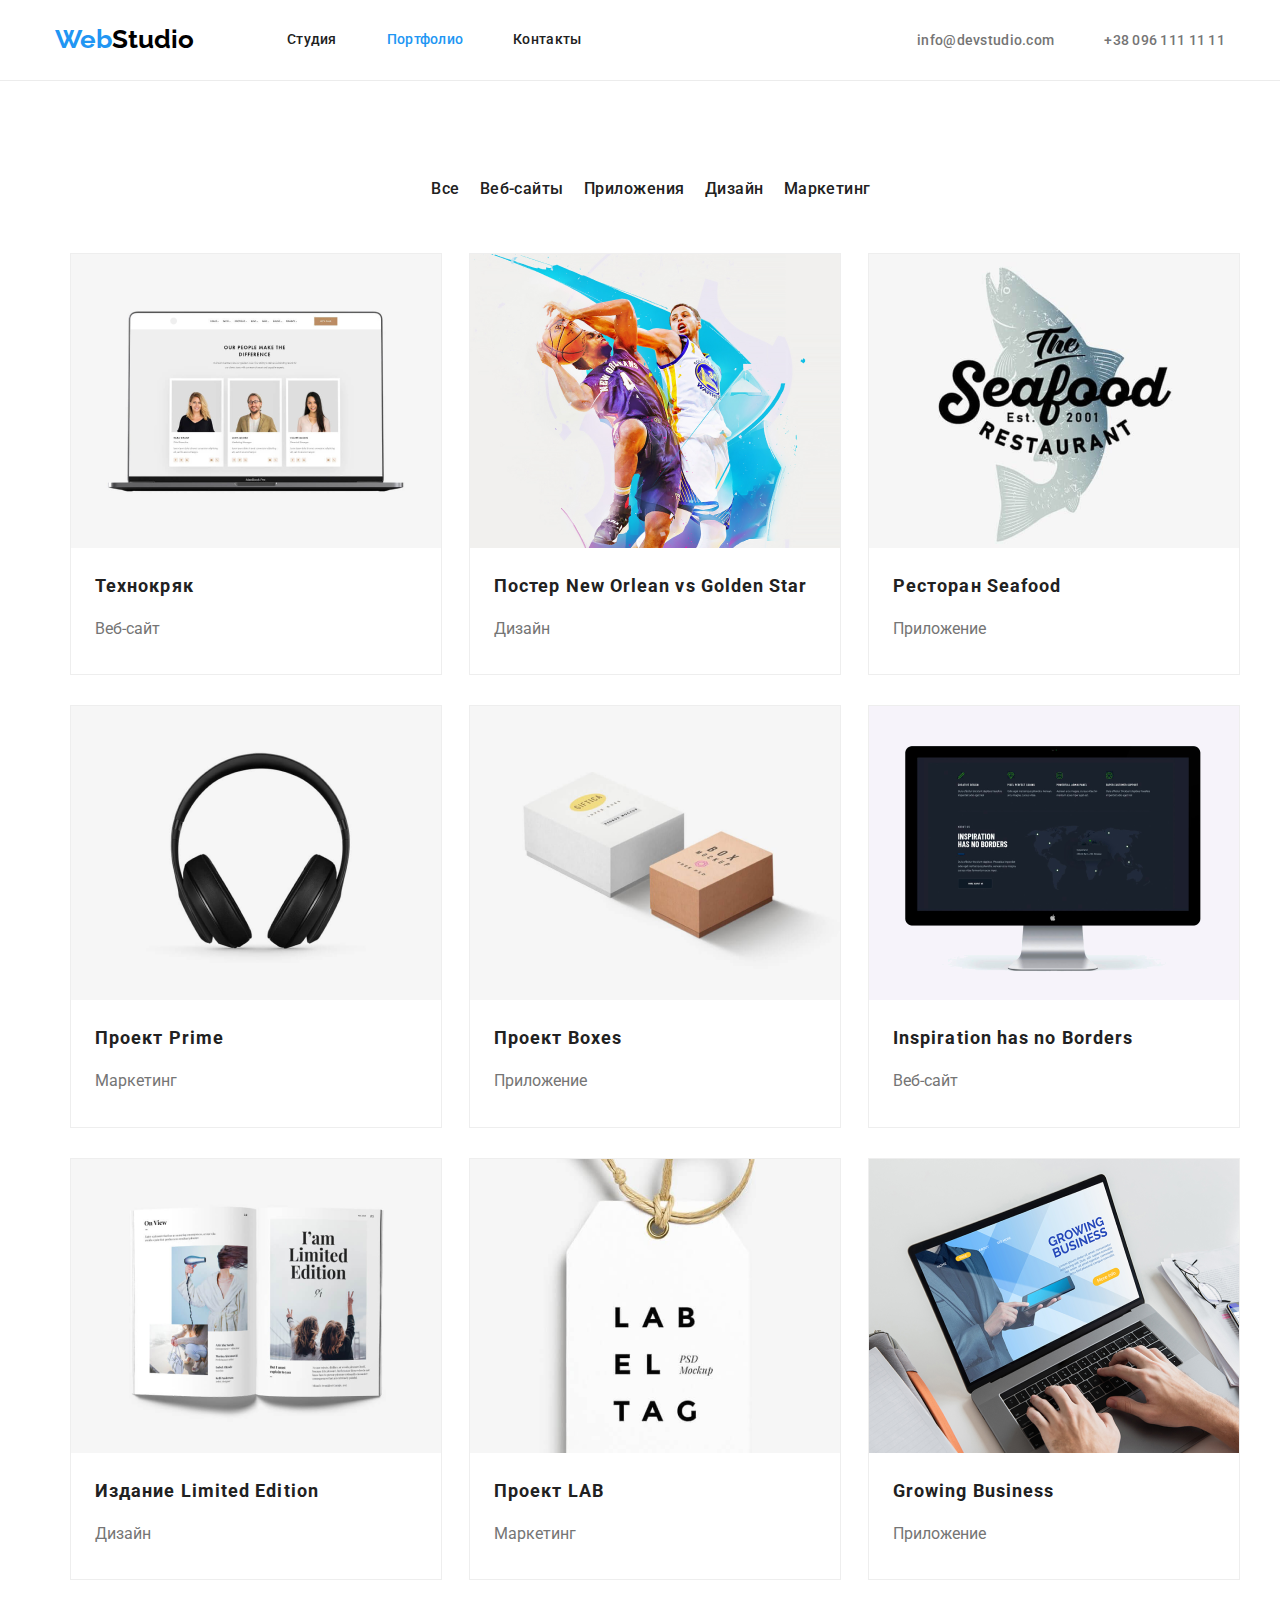
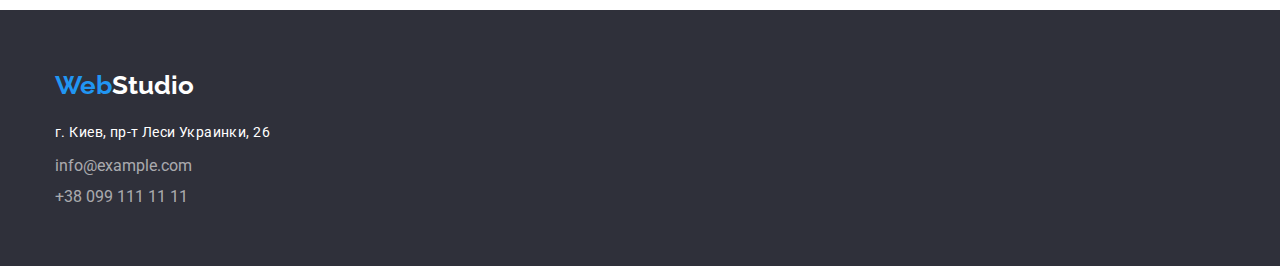
==== commit 31ec2705: "2-nd change" ====
--- a/portfolio.html
+++ b/portfolio.html
@@ -28,8 +28,8 @@
         </div>
     </header>
     <main>
-        <div class="container header">
-            <section class="main">
+        <section class="main">
+            <div class="container total">
                 <ul class="filter">
                     <li class="list-filter"><button class="button-filter">Все</button></li>
                     <li class="list-filter"><button class="button-filter">Веб-сайты</button></li>
@@ -103,8 +103,8 @@
                             </div>
                         </li>
                     </ul>
-            </section>
-        </div>
+            </div>
+        </section>
     </main>
     <footer>
         <div class="container">
--- a/css/style.css
+++ b/css/style.css
@@ -30,11 +30,9 @@
         margin: 0;
     }
     header {
-        /* display: flex; */
         align-items: center;
         border-bottom: 1px solid #ECECEC;
         background-color: var(--third-background-color);
-        /* flex-direction: row; */
     }
     nav {
         display: flex;
@@ -113,21 +111,16 @@
         font-weight: 900;
         line-height: 1.36;
         letter-spacing: 0.06em;
-        /* display: block; */
         padding-top: 200px;
         padding-bottom: 200px;
         margin-bottom: 94px;
     }
     .title-hero {
-        /* display: block; */
-        /* flex-direction: column; */
         font-size: 44px;
         font-weight: 900;
         text-align: center;
-        /* padding-top: 200px; */
         padding-bottom: 30px;
-        color: var(--third-background-color);
-        
+        color: var(--third-background-color);  
     }
     .button {
         display: block;
@@ -142,7 +135,7 @@
         padding: 10px 32px;
         border: 2px;
         border-radius: 4px;
-        cursor:pointer;
+        cursor: pointer;
     }
     .list-advantages {
         display: flex;
@@ -166,6 +159,7 @@
         letter-spacing: 0.03em;
         color: var(--secondary-text-color);
         text-transform: uppercase;
+        margin-bottom: 10px;
     }
     .list-advantages>li:not(:last-child) {
         margin-right: 30px;
@@ -223,8 +217,7 @@
     }
     .team-memeber {
         background-color: var(--third-background-color);
-        border-radius: 0px 0px 4px 4px;
-        
+        border-radius: 0px 0px 4px 4px;    
     }
     .all-team>li:last-child {
         margin-right: 0;
@@ -256,19 +249,25 @@
         margin: -1px;
     }
     main {
-        /* display: flex;
-        width: 1600px; */
         background-color: var(--third-background-color);
     }
     .main {
         display: block;
-        margin-top: 94px;
+        padding-top: 94px;
         width: 1170px;
+        align-items: center;
+        margin: auto;
+    }
+    .total {
+        display: flex;
+        flex-direction: column;
+        text-align: center;
     }
     .filter {
-        /* display: block; */
-        text-align: center;
-        margin-bottom: 50px;
+        display: flex;
+        text-align: center;
+        padding-bottom: 50px;
+        margin: auto;
     }
     .list-filter {
         display: inline-block;
@@ -279,7 +278,11 @@
         color: var(--secondary-text-color);
         cursor:pointer;
         margin-right: 8px;
-        height: 38px;
+        font-size: 16px;
+        font-weight: 500;
+        line-height: 26px;
+        letter-spacing: 0.03em;
+        text-align: center;
     }
     .button-filter:hover,
     .button-filter:focus {
@@ -315,7 +318,7 @@
         padding: 20px 24px;
     }
     .projects-description {
-        margin: 0;
+        text-align: left;
     }
     .img-advertisment {
         display: block;
@@ -334,16 +337,17 @@
     .footer-contacts {
         font-style: normal;
         color: rgba(255,255,255,0.6);
-        margin-top: 9px;
+        margin-top: 12px;
         margin-bottom: 0;
 
     }
     footer  .icon {
         color: var(--third-background-color);
-        padding-top: 60px;
+        
     }
     footer {
         background-color: var(--secondary-background-color);
         display: block;
+        padding-top: 60px;
         padding-bottom: 60px;
     }